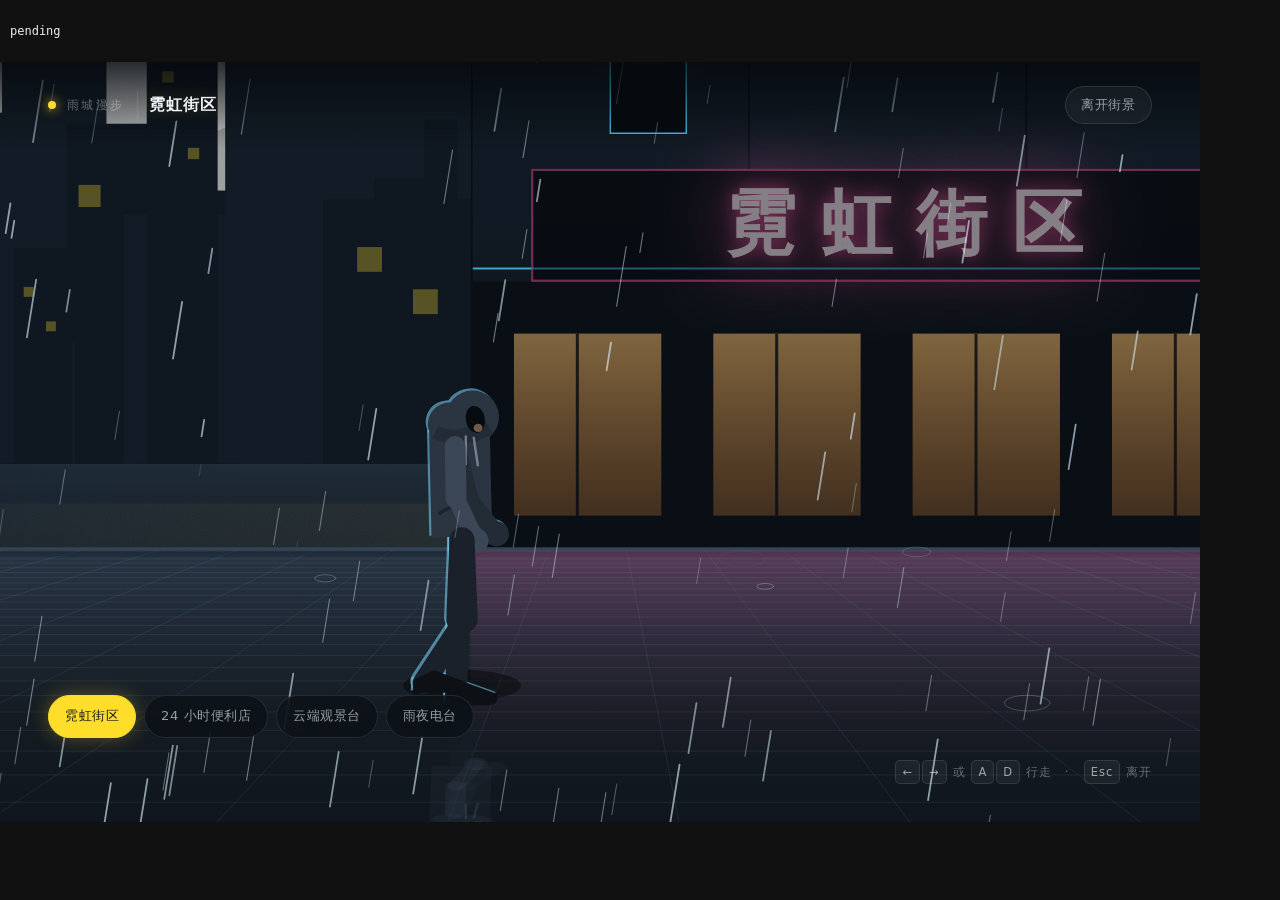
==== _verify/motion-probe.html @ 557759ae "test: add headless probes for the street scene - walk-probe: entry/exit, landmark lock via the dropd" ====
<!DOCTYPE html>
<html lang="zh-CN">
<head><meta charset="utf-8"><title>walk motion probe</title>
<style>body{margin:0;background:#111;color:#eee;font:12px/1.5 monospace}pre{padding:10px}</style>
</head>
<body>
<pre id="o">pending</pre>
<iframe id="f" src="/" width="1200" height="760" style="width:1200px;height:760px;border:0"></iframe>
<script>
var log = [];
var f = document.getElementById('f');

f.onload = function () {
  var w = f.contentWindow, d = f.contentDocument;
  var errs = [];
  w.addEventListener('error', function (e) { errs.push((e.message || '?') + ' @' + e.lineno); });

  var cv = d.getElementById('walk');
  var shots = [];

  function snap(tag) {
    var s = w.RainyWalk.status();
    var len = cv.toDataURL().length;
    shots.push({ tag: tag, len: len, s: s });
    log.push(tag.padEnd(14) + ' running=' + s.running +
             ' x=' + s.x + ' cam=' + s.cam + ' phase=' + s.phase +
             ' now=' + s.now + ' drops=' + s.drops + ' len=' + len);
  }

  setTimeout(function () {
    d.getElementById('walkBtn').click();
    log.push('isMotion = ' + w.RainyCity.isMotion());
    snap('t0');

    setTimeout(function () {
      snap('t1');
      setTimeout(function () {
        snap('t2');
        log.push('画面有变化 = ' + (shots[0].len !== shots[2].len));
        log.push('errors = ' + (errs.length ? errs.join(' | ') : 'none'));
        document.getElementById('o').textContent = log.join('\n');
      }, 600);
    }, 600);
  }, 400);
};
</script>
</body>
</html>
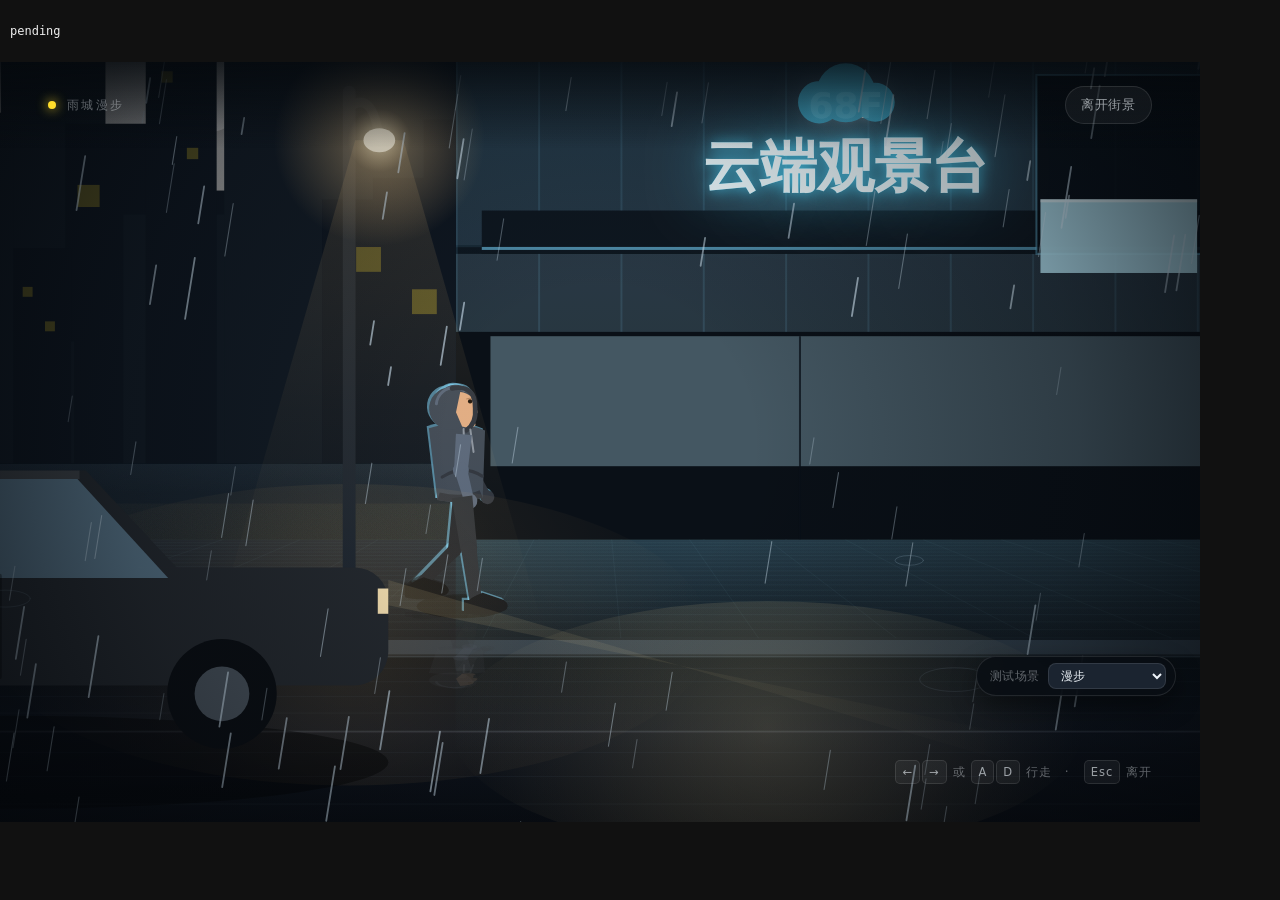
==== commit 135703a1: "feat(walk): add sparse two-way traffic on the road - cars spawn sparingly (at most two on screen), a" ====
--- a/_verify/motion-probe.html
+++ b/_verify/motion-probe.html
@@ -24,7 +24,8 @@
     shots.push({ tag: tag, len: len, s: s });
     log.push(tag.padEnd(14) + ' running=' + s.running +
              ' x=' + s.x + ' cam=' + s.cam + ' phase=' + s.phase +
-             ' now=' + s.now + ' drops=' + s.drops + ' len=' + len);
+             ' now=' + s.now + ' drops=' + s.drops + ' cars=' + s.cars +
+             ' dirs=[' + s.carDirs + '] lanes=[' + s.carLanes + '] len=' + len);
   }
 
   setTimeout(function () {
